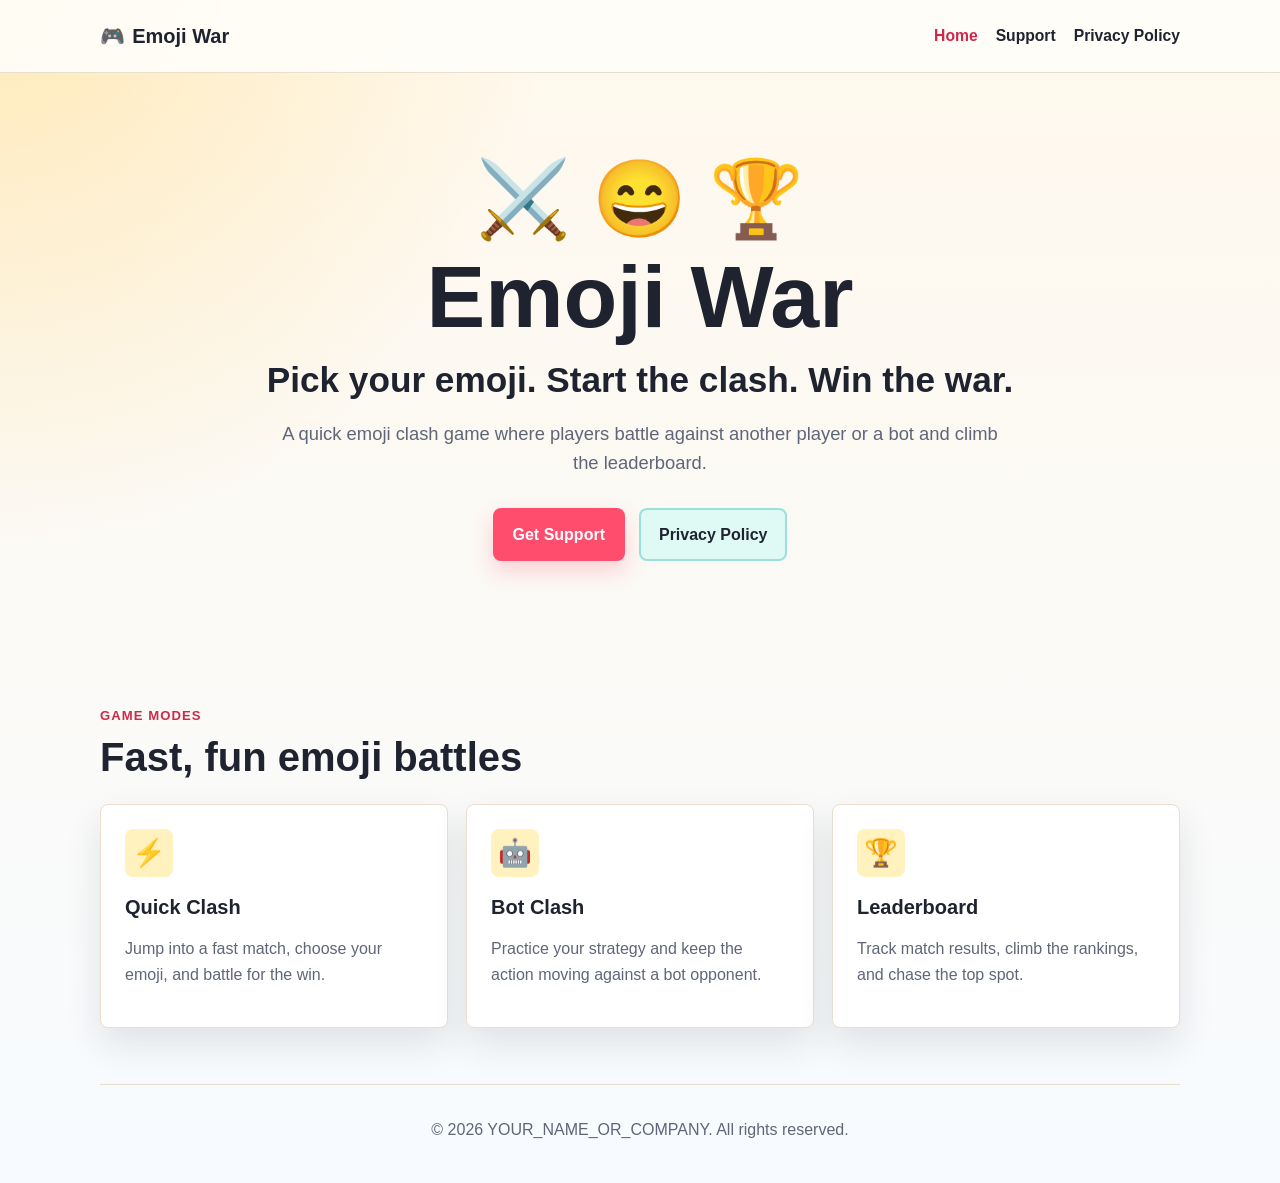
==== docs/index.html @ 031fb886 "Add Emoji War GitHub Pages site" ====
<!DOCTYPE html>
<html lang="en">
<head>
  <meta charset="utf-8">
  <meta name="viewport" content="width=device-width, initial-scale=1">
  <title>Emoji War | Home</title>
  <meta name="description" content="Emoji War is a quick emoji clash game where players battle against another player or a bot and climb the leaderboard.">
  <link rel="stylesheet" href="styles.css">
</head>
<body>
  <header class="site-header">
    <nav class="nav" aria-label="Main navigation">
      <a class="brand" href="index.html" aria-label="Emoji War home">Emoji War</a>
      <div class="nav-links">
        <a href="index.html" aria-current="page">Home</a>
        <a href="support.html">Support</a>
        <a href="privacy.html">Privacy Policy</a>
      </div>
    </nav>
  </header>

  <main>
    <section class="hero section">
      <div class="hero-badge" aria-hidden="true">⚔️ 😄 🏆</div>
      <h1>Emoji War</h1>
      <p class="hero-line">Pick your emoji. Start the clash. Win the war.</p>
      <p class="hero-copy">A quick emoji clash game where players battle against another player or a bot and climb the leaderboard.</p>
      <div class="button-row" aria-label="Helpful links">
        <a class="button primary" href="support.html">Get Support</a>
        <a class="button secondary" href="privacy.html">Privacy Policy</a>
      </div>
    </section>

    <section class="section" aria-labelledby="features-title">
      <div class="section-heading">
        <p class="eyebrow">Game Modes</p>
        <h2 id="features-title">Fast, fun emoji battles</h2>
      </div>
      <div class="card-grid">
        <article class="card">
          <div class="card-icon" aria-hidden="true">⚡</div>
          <h3>Quick Clash</h3>
          <p>Jump into a fast match, choose your emoji, and battle for the win.</p>
        </article>
        <article class="card">
          <div class="card-icon" aria-hidden="true">🤖</div>
          <h3>Bot Clash</h3>
          <p>Practice your strategy and keep the action moving against a bot opponent.</p>
        </article>
        <article class="card">
          <div class="card-icon" aria-hidden="true">🏆</div>
          <h3>Leaderboard</h3>
          <p>Track match results, climb the rankings, and chase the top spot.</p>
        </article>
      </div>
    </section>
  </main>

  <footer class="site-footer">
    <p>&copy; 2026 YOUR_NAME_OR_COMPANY. All rights reserved.</p>
  </footer>
</body>
</html>
---- docs/styles.css ----
:root {
  --bg: #fff8ec;
  --bg-soft: #fffdf8;
  --text: #1f2330;
  --muted: #5f6678;
  --primary: #ff4d6d;
  --primary-dark: #ce2949;
  --accent: #1fb6a6;
  --accent-soft: #dff9f5;
  --gold: #ffb703;
  --card: #ffffff;
  --border: #eadfce;
  --shadow: 0 16px 36px rgba(31, 35, 48, 0.11);
  --radius: 8px;
  --max-width: 1080px;
}

* {
  box-sizing: border-box;
}

html {
  min-height: 100%;
}

body {
  min-height: 100vh;
  margin: 0;
  font-family: Arial, Helvetica, sans-serif;
  line-height: 1.6;
  color: var(--text);
  background:
    radial-gradient(circle at top left, rgba(255, 183, 3, 0.22), transparent 34rem),
    linear-gradient(180deg, var(--bg) 0%, #f7fbff 100%);
}

a {
  color: var(--primary-dark);
  text-decoration: none;
  font-weight: 700;
}

a:hover,
a:focus-visible {
  text-decoration: underline;
}

.site-header {
  position: sticky;
  top: 0;
  z-index: 10;
  background: rgba(255, 253, 248, 0.94);
  border-bottom: 1px solid var(--border);
  backdrop-filter: blur(12px);
}

.nav {
  width: min(100% - 32px, var(--max-width));
  margin: 0 auto;
  min-height: 72px;
  display: flex;
  align-items: center;
  justify-content: space-between;
  gap: 24px;
}

.brand {
  color: var(--text);
  font-size: 1.25rem;
  font-weight: 900;
  white-space: nowrap;
}

.brand::before {
  content: "🎮";
  margin-right: 0.45rem;
}

.nav-links {
  display: flex;
  align-items: center;
  justify-content: flex-end;
  flex-wrap: wrap;
  gap: 8px 18px;
}

.nav-links a {
  color: var(--text);
  font-size: 0.98rem;
}

.nav-links a[aria-current="page"] {
  color: var(--primary-dark);
}

.section {
  width: min(100% - 32px, var(--max-width));
  margin: 0 auto;
  padding: 56px 0;
}

.hero {
  min-height: 64vh;
  display: grid;
  align-content: center;
  justify-items: center;
  text-align: center;
}

.hero-badge {
  margin: 0 0 16px;
  font-size: clamp(2.2rem, 8vw, 4.75rem);
  line-height: 1;
}

h1,
h2,
h3,
p {
  overflow-wrap: anywhere;
}

h1 {
  margin: 0;
  font-size: clamp(2.6rem, 8vw, 5.5rem);
  line-height: 1;
  letter-spacing: 0;
}

h2 {
  margin: 0 0 16px;
  font-size: clamp(1.75rem, 4vw, 2.5rem);
  line-height: 1.15;
  letter-spacing: 0;
}

h3 {
  margin: 0 0 10px;
  font-size: 1.25rem;
  line-height: 1.25;
}

.hero-line {
  max-width: 780px;
  margin: 18px auto 0;
  font-size: clamp(1.35rem, 4vw, 2.2rem);
  line-height: 1.2;
  font-weight: 900;
}

.hero-copy,
.page-hero p {
  max-width: 720px;
  margin: 18px auto 0;
  color: var(--muted);
  font-size: 1.15rem;
}

.button-row {
  display: flex;
  justify-content: center;
  flex-wrap: wrap;
  gap: 14px;
  margin-top: 30px;
}

.button {
  display: inline-flex;
  align-items: center;
  justify-content: center;
  min-height: 48px;
  padding: 12px 18px;
  border-radius: var(--radius);
  border: 2px solid transparent;
  font-weight: 900;
  text-align: center;
}

.button.primary {
  color: #fff;
  background: var(--primary);
  border-color: var(--primary);
  box-shadow: 0 10px 22px rgba(255, 77, 109, 0.24);
}

.button.secondary {
  color: var(--text);
  background: var(--accent-soft);
  border-color: rgba(31, 182, 166, 0.35);
}

.button:hover,
.button:focus-visible {
  text-decoration: none;
  transform: translateY(-1px);
}

.section-heading {
  max-width: 700px;
  margin-bottom: 24px;
}

.section-heading.compact {
  margin-bottom: 18px;
}

.eyebrow {
  margin: 0 0 8px;
  color: var(--primary-dark);
  font-size: 0.82rem;
  font-weight: 900;
  letter-spacing: 0.08em;
  text-transform: uppercase;
}

.card-grid {
  display: grid;
  grid-template-columns: repeat(3, minmax(0, 1fr));
  gap: 18px;
}

.card {
  background: var(--card);
  border: 1px solid var(--border);
  border-radius: var(--radius);
  box-shadow: var(--shadow);
}

.card-grid .card,
.faq-item {
  padding: 24px;
}

.card-icon {
  width: 48px;
  height: 48px;
  display: grid;
  place-items: center;
  margin-bottom: 18px;
  border-radius: var(--radius);
  background: #fff2be;
  font-size: 1.7rem;
}

.card p,
.text-card p,
.text-card li,
.faq-item p {
  color: var(--muted);
}

.page-main {
  padding-bottom: 24px;
}

.page-hero {
  padding-bottom: 28px;
}

.text-card {
  padding: 34px;
}

.text-card h1 {
  font-size: clamp(2.2rem, 6vw, 3.8rem);
}

.text-card h2 {
  margin-top: 32px;
  font-size: clamp(1.35rem, 3vw, 1.75rem);
}

.text-card h2:first-child,
.text-card h1 + h2 {
  margin-top: 0;
}

.contact-box {
  display: inline-flex;
  max-width: 100%;
  margin: 12px 0 8px;
  padding: 12px 14px;
  border-radius: var(--radius);
  background: var(--accent-soft);
  border: 1px solid rgba(31, 182, 166, 0.25);
  font-size: 1.05rem;
}

.check-list {
  margin: 12px 0 0;
  padding-left: 1.3rem;
}

.check-list li + li {
  margin-top: 6px;
}

.faq-list {
  display: grid;
  gap: 14px;
}

.policy p {
  margin: 0 0 14px;
}

.policy .updated {
  margin: 12px 0 28px;
  color: var(--muted);
  font-weight: 700;
}

.centered-page {
  min-height: 64vh;
  display: grid;
  align-items: center;
}

.not-found {
  text-align: center;
}

.not-found .button {
  margin-top: 12px;
}

.site-footer {
  width: min(100% - 32px, var(--max-width));
  margin: 0 auto;
  padding: 32px 0 40px;
  color: var(--muted);
  text-align: center;
  border-top: 1px solid var(--border);
}

.site-footer p {
  margin: 0;
}

@media (max-width: 760px) {
  .nav {
    min-height: auto;
    padding: 16px 0;
    align-items: flex-start;
    flex-direction: column;
    gap: 10px;
  }

  .nav-links {
    justify-content: flex-start;
  }

  .section {
    padding: 42px 0;
  }

  .hero {
    min-height: auto;
    padding-top: 52px;
  }

  .card-grid {
    grid-template-columns: 1fr;
  }

  .text-card {
    padding: 24px;
  }

  .button-row,
  .button {
    width: 100%;
  }
}
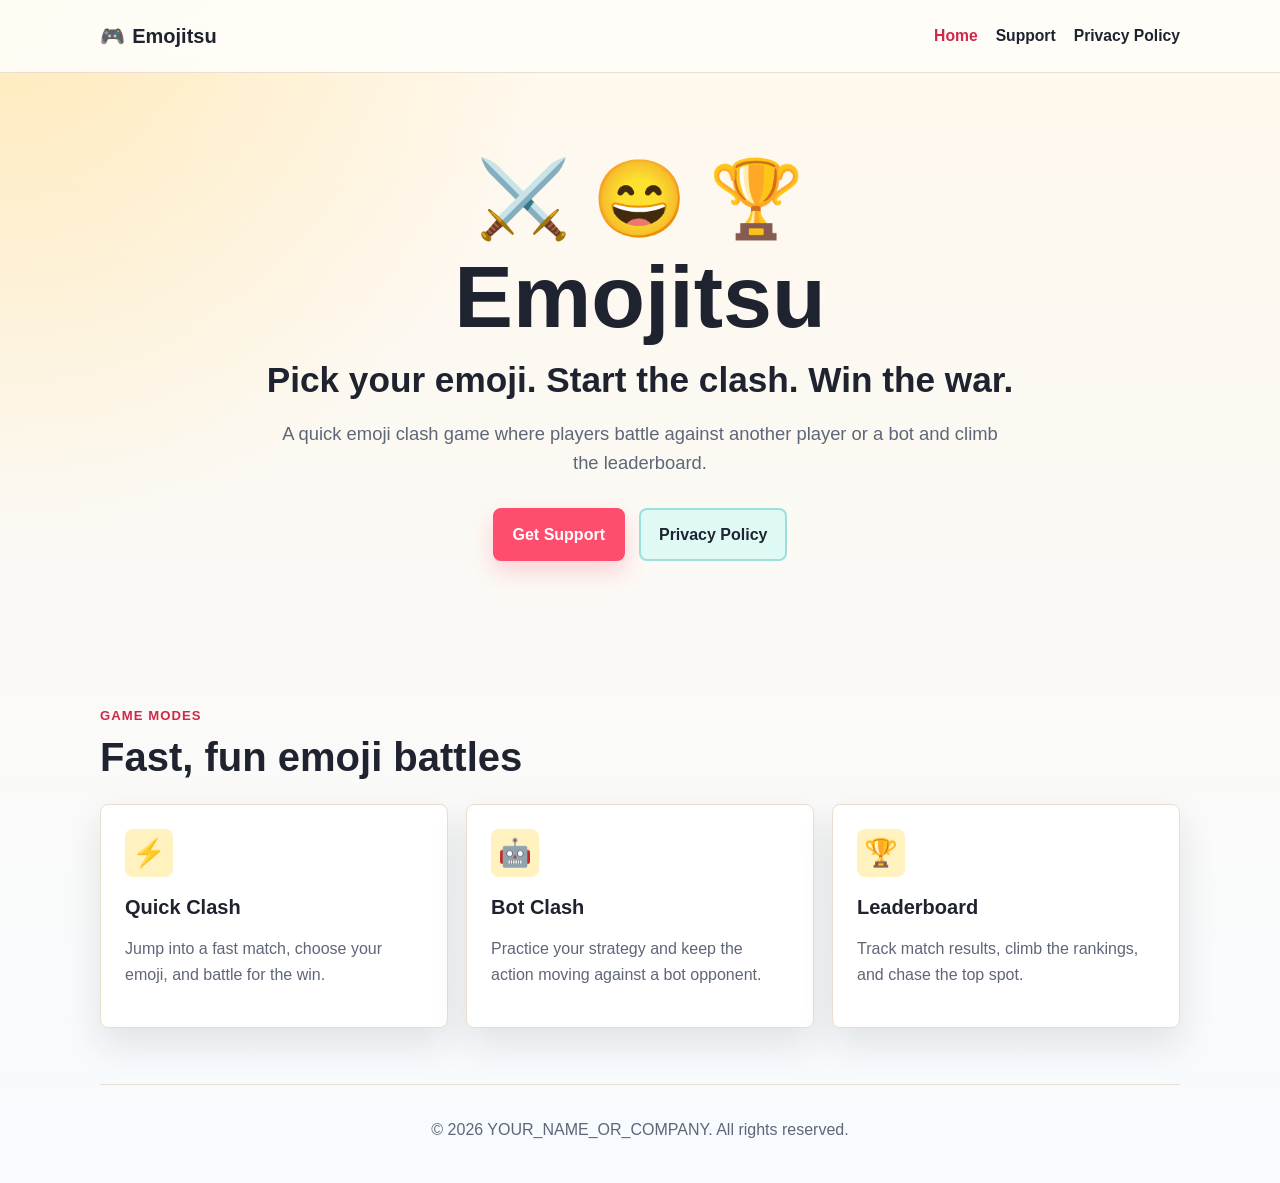
==== commit a452b5f3: "Rename Pages brand to Emojitsu" ====
--- a/docs/index.html
+++ b/docs/index.html
@@ -3,14 +3,14 @@
 <head>
   <meta charset="utf-8">
   <meta name="viewport" content="width=device-width, initial-scale=1">
-  <title>Emoji War | Home</title>
-  <meta name="description" content="Emoji War is a quick emoji clash game where players battle against another player or a bot and climb the leaderboard.">
+  <title>Emojitsu | Home</title>
+  <meta name="description" content="Emojitsu is a quick emoji clash game where players battle against another player or a bot and climb the leaderboard.">
   <link rel="stylesheet" href="styles.css">
 </head>
 <body>
   <header class="site-header">
     <nav class="nav" aria-label="Main navigation">
-      <a class="brand" href="index.html" aria-label="Emoji War home">Emoji War</a>
+      <a class="brand" href="index.html" aria-label="Emojitsu home">Emojitsu</a>
       <div class="nav-links">
         <a href="index.html" aria-current="page">Home</a>
         <a href="support.html">Support</a>
@@ -22,7 +22,7 @@
   <main>
     <section class="hero section">
       <div class="hero-badge" aria-hidden="true">⚔️ 😄 🏆</div>
-      <h1>Emoji War</h1>
+      <h1>Emojitsu</h1>
       <p class="hero-line">Pick your emoji. Start the clash. Win the war.</p>
       <p class="hero-copy">A quick emoji clash game where players battle against another player or a bot and climb the leaderboard.</p>
       <div class="button-row" aria-label="Helpful links">
@@ -61,3 +61,4 @@
   </footer>
 </body>
 </html>
+
